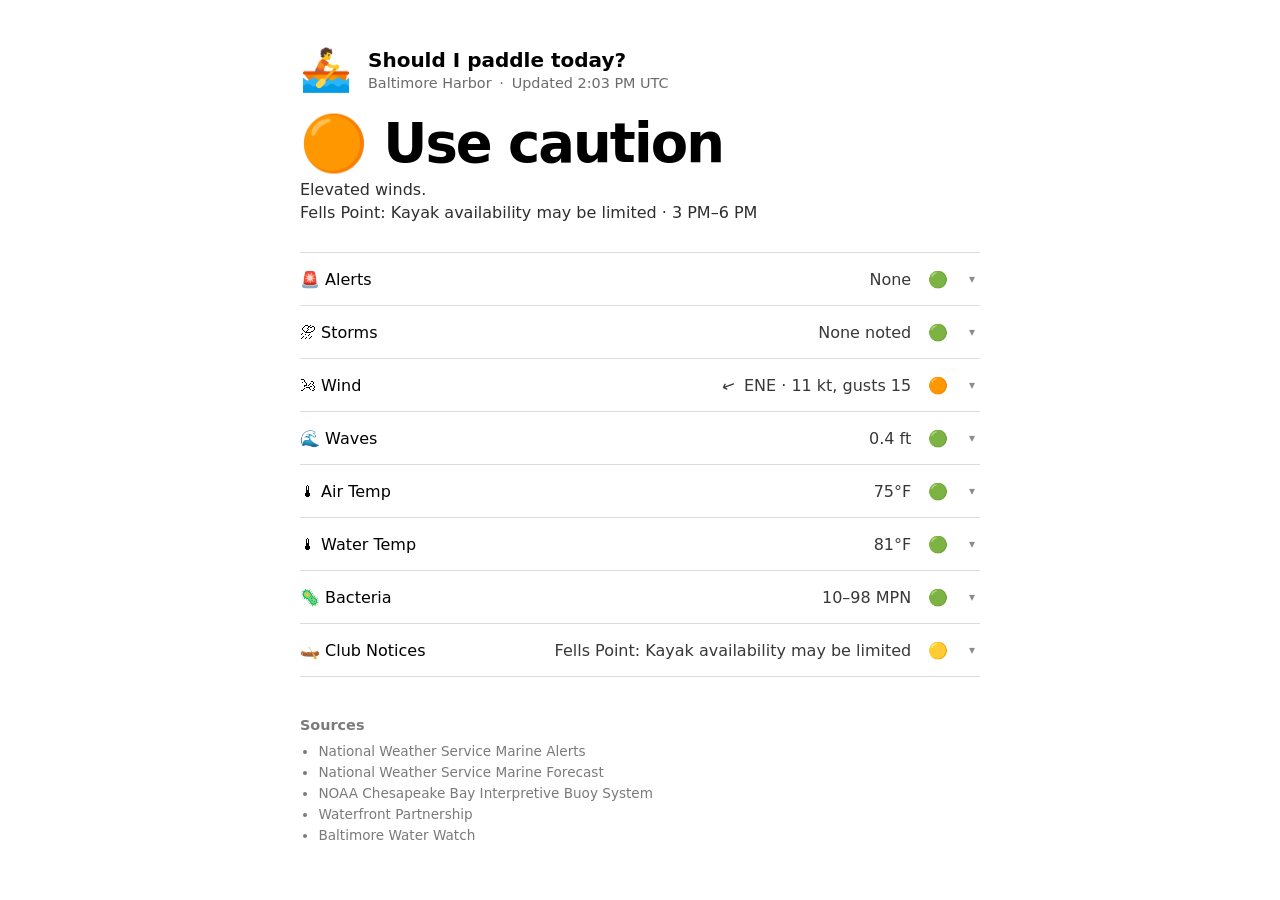
==== index.html @ 00ac545d "Update index.html" ====
<!doctype html>
<html lang="en">
<head>
  <meta charset="utf-8">
  <meta
    name="viewport"
    content="width=device-width, initial-scale=1, viewport-fit=cover"
>

  <title>Beacon</title>

  <link rel="stylesheet" href="style.css?v=4">

  <link
    rel="icon"
    type="image/svg+xml"
    href="https://raw.githubusercontent.com/twitter/twemoji/master/assets/svg/1f6a3.svg"
  >

  <link
    rel="apple-touch-icon"
    href="https://raw.githubusercontent.com/twitter/twemoji/master/assets/svg/1f6a3.svg"
  >

  <link rel="manifest" href="site.webmanifest">

  <meta name="theme-color" content="#68bde8">
</head>

<body>
  <main>
    <div class="brand">
      <div class="brand-icon">🚣</div>

      <div>
        <div class="location">
          Should I paddle today?
        </div>

        <div class="tagline">
          <span id="app-location">Baltimore Harbor</span>
          <span class="tagline-separator">·</span>
          <span id="updated"></span>
        </div>
      </div>
    </div>

    <h1 id="overall">Loading...</h1>

    <p id="note"></p>

    <div
      id="conditions"
      class="conditions"
    ></div>

    <section class="sources">
      <h3>Sources</h3>

      <ul>
        <li>
          <a
            href="https://forecast.weather.gov/showsigmz.php?mz=ANZ538"
            target="_blank"
            rel="noopener"
          >
            National Weather Service Marine Alerts
          </a>
        </li>

        <li>
          <a
            href="https://forecast.weather.gov/shmrn.php?mz=ANZ538"
            target="_blank"
            rel="noopener"
          >
            National Weather Service Marine Forecast
          </a>
        </li>

        <li>
          <a
            href="https://buoybay.noaa.gov/locations/baltimore-harbor"
            target="_blank"
            rel="noopener"
          >
            NOAA Chesapeake Bay Interpretive Buoy System
          </a>
        </li>

        <li>
          <a
            href="https://www.waterfrontpartnership.org/water-quality-monitoring"
            target="_blank"
            rel="noopener"
          >
            Waterfront Partnership
          </a>
        </li>

        <li>
          <a
            href="https://baltimorewaterwatch.org"
            target="_blank"
            rel="noopener"
          >
            Baltimore Water Watch
          </a>
        </li>
      </ul>
    </section>
  </main>

  <script src="app.js"></script>
</body>
</html>
---- style.css ----
:root {
  color-scheme: light dark;
  font-family:
    system-ui,
    -apple-system,
    BlinkMacSystemFont,
    "Segoe UI",
    sans-serif;
}

* {
  box-sizing: border-box;
}

body {
  margin: 0;
  min-height: 100vh;
  background: Canvas;
  color: CanvasText;
}

main {
  width: min(92%, 680px);
  margin: 0 auto;
  padding: 3rem 0 2rem;
}

.eyebrow {
  margin-bottom: 0.4rem;
  font-size: 0.95rem;
  color: color-mix(in srgb, CanvasText 68%, Canvas);
}

.brand {
  display: flex;
  align-items: center;
  gap: 16px;
  margin-bottom: 1.5rem;
}

.brand-icon {
  flex-shrink: 0;
  font-size: 2.6rem;
  line-height: 1;
}

.location {
  font-size: 1.25rem;
  font-weight: 600;
  line-height: 1.2;
}

.tagline {
  margin-top: 0.2rem;
  font-size: 0.9rem;
  color: color-mix(in srgb, CanvasText 58%, Canvas);
}

.tagline-separator {
  margin: 0 0.2rem;
}

.tagline #updated {
  margin: 0;
  font-size: inherit;
  color: inherit;
}

h1 {
  margin: 0 0 0.35rem;
  font-size: clamp(2rem, 8vw, 3.4rem);
  line-height: 1.05;
  letter-spacing: -0.035em;
}

#note {
  margin: 0 0 1.75rem;
  line-height: 1.45;
  white-space: pre-line;
  color: color-mix(in srgb, CanvasText 82%, Canvas);
}

.expanded-note {
  line-height: 1.45;
  color: color-mix(in srgb, CanvasText 72%, Canvas);
}

/* Conditions */

.conditions {
  width: 100%;
  border-top: 1px solid
    color-mix(in srgb, CanvasText 14%, transparent);
}

.condition {
  width: 100%;
  border-bottom: 1px solid
    color-mix(in srgb, CanvasText 14%, transparent);
}

.condition summary {
  list-style: none;
}

.condition summary::-webkit-details-marker {
  display: none;
}

.condition-row {
  display: grid;
  grid-template-columns:
    max-content
    minmax(0, 1fr)
    1.5rem
    1rem;
  align-items: center;
  column-gap: 0.9rem;
  min-height: 3.25rem;
  padding: 0.75rem 0;
  cursor: pointer;
}

.condition-label {
  min-width: 0;
  white-space: nowrap;
  font-weight: 500;
}

.condition-status {
  width: 1.5rem;
  text-align: center;
}

.condition-detail {
  min-width: 0;
  overflow: hidden;
  white-space: nowrap;
  text-align: right;
  text-overflow: ellipsis;
  color: color-mix(in srgb, CanvasText 78%, Canvas);
}

.chevron {
  display: inline-flex;
  width: 1rem;
  height: 1rem;
  align-items: center;
  justify-content: center;
  justify-self: end;
  color: color-mix(in srgb, CanvasText 45%, Canvas);
  font-size: 0.75rem;
  line-height: 1;

  transition: transform 0.15s ease;
}

.condition[open] .chevron {
  transform: rotate(180deg);
}

/* Expanded content */

.condition-details {
  padding: 0.15rem 0 1rem 1.5rem;
}

.wind-arrow {
  display: inline-block;
  margin-right: 0.2rem;
  transform: rotate(var(--rotation));
  transform-origin: center calc(-1 * var(--rotation));
  rotate(var(--rotation));
  animation: breeze 5s ease-in-out infinite;
}

@keyframes breeze {
  0%,100% {
    transform:
      translateX(0)
      rotate(calc(var(--rotation) - 3.5deg));
  }
  
    20% {
    transform:
      translateX(0px)
      rotate(calc(var(--rotation) + 4deg));
  }

  50% {
    transform:
      translateX(0px)
      rotate(calc(var(--rotation) - 3.5deg));
  }
  
    80% {
    transform:
      translateX(0px)
      rotate(calc(var(--rotation) + 6deg));
  }
}

/* Wind */

.wind-details {
  display: grid;
  gap: 1rem;
  border-top: none;
}

.wind-detail-item {
  min-width: 0;
}

.wind-detail-label {
  font-size: 0.78rem;
  font-weight: 500;
  color: color-mix(in srgb, CanvasText 52%, Canvas);
}

.wind-detail-value,
.wind-direction-value {
  margin-top: 0.2rem;
  font-size: 0.92rem;
  font-weight: 500;
}

.wind-direction-value {
  display: flex;
  align-items: center;
  gap: 0.45rem;
}

.wind-direction-value .wind-arrow {
  margin: 0;
  flex-shrink: 0;
  font-size: 1.1rem;
}

.expanded-empty {
  padding: 0.25rem 0;
  font-size: 0.88rem;
  color: color-mix(in srgb, CanvasText 58%, Canvas);
}

/* Advisories */

.advisory-list {
  width: 100%;
}

.advisory-item {
  display: flex;
  align-items: center;
  justify-content: space-between;
  gap: 1rem;
  padding: 0.55rem 0;
  border-bottom: 1px solid
    color-mix(in srgb, CanvasText 8%, transparent);
}

.advisory-item:last-child {
  border-bottom: none;
}

/* Club events */

.club-event-list {
  display: grid;
}

.club-event-item {
  display: block;
  padding: 0.9rem 0;
  border-bottom: 1px solid
    color-mix(in srgb, CanvasText 10%, transparent);
  color: inherit;
  text-decoration: none;
}

.club-event-item:last-child {
  border-bottom: none;
}

.club-event-header {
  display: flex;
  justify-content: space-between;
  align-items: flex-start;
  gap: 1rem;
}

.club-event-status {
  flex-shrink: 0;
  font-size: 1.1rem;
  line-height: 1;
}

.club-event-title {
  font-weight: 600;
  line-height: 1.35;
}

.club-event-summary {
  margin-top: 0.25rem;
  font-size: 0.88rem;
  line-height: 1.45;
  color: color-mix(in srgb, CanvasText 68%, Canvas);
}

.club-event-time {
  margin-top: 0.35rem;
  font-size: 0.78rem;
  line-height: 1.35;
  color: color-mix(in srgb, CanvasText 52%, Canvas);
}

.club-event-notice {
  position: relative;
  z-index: 0;
  margin: 0.35rem 0;
  padding: 0.8rem 0;
}

.club-event-notice::before {
  content: "";
  position: absolute;
  inset: 0 -0.6rem;
  z-index: -1;
  border-radius: 0.5rem;
  background: color-mix(in srgb, #f59e0b 8%, Canvas);
}

.club-event-item:hover .club-event-title,
.club-event-item:focus-visible .club-event-title {
  text-decoration: underline;
}

/* Stations */

.stations {
  width: 100%;
}

.station-region {
  border-top: 1px solid
    color-mix(in srgb, CanvasText 8%, transparent);
}

.station-region:first-child {
  border-top: none;
}

.station-region-summary {
  display: grid;
  grid-template-columns:
    minmax(0, 1fr)
    minmax(6rem, auto)
    1.5rem
    1rem;
  align-items: center;
  column-gap: 0.8rem;
  padding: 0.65rem 0;
  cursor: pointer;
  list-style: none;
}

.station-region-summary::-webkit-details-marker {
  display: none;
}

.station-region-label {
  font-size: 0.72rem;
  font-weight: 650;
  color: color-mix(in srgb, CanvasText 46%, Canvas);
}

.station-region-status {
  width: 1.5rem;
  text-align: center;
}

.station-region-range {
  text-align: right;
  font-size: 0.85rem;
  color: color-mix(in srgb, CanvasText 70%, Canvas);
}

.region-chevron {
  justify-self: end;
  font-size: 0.75rem;
  color: color-mix(in srgb, CanvasText 45%, Canvas);
  transition: transform 0.15s ease;
}

.station-region[open] .region-chevron {
  transform: rotate(180deg);
}

.station-region-content {
  padding-left: 1rem;
  padding-bottom: 0.4rem;
}

.station {
  display: grid;
  grid-template-columns: minmax(0, 1fr) auto;
  align-items: center;
  gap: 1rem;
  padding: 0.48rem 0;
}

.station-info {
  min-width: 0;
}

.station-name {
  font-size: 0.92rem;
  font-weight: 500;
}

.station-date {
  margin-top: 0.12rem;
  font-size: 0.82rem;
  line-height: 1.35;
  color: color-mix(in srgb, CanvasText 58%, Canvas);
}

.station-reading {
  display: flex;
  justify-content: flex-end;
  align-items: center;
  gap: 0.5rem;
  white-space: nowrap;
  font-size: 0.88rem;
}

.station-status {
  width: 1.2rem;
  text-align: center;
  flex-shrink: 0;
}

.detail-footer {
  margin-top: 0.8rem;
  padding-top: 0.7rem;
  border-top: 1px solid
    color-mix(in srgb, CanvasText 12%, transparent);
  font-size: 0.82rem;
  line-height: 1.45;
  color: color-mix(in srgb, CanvasText 52%, Canvas);
}

.detail-footer a {
  color: inherit;
  text-decoration: none;
}

.detail-footer a:hover,
.detail-footer a:focus-visible {
  text-decoration: underline;
}

/* Sources */

.sources {
  margin-top: 1.5rem;
  padding-top: 1rem;
  border-top: none;
  font-size: 0.85rem;
  color: color-mix(in srgb, CanvasText 52%, Canvas);
}

.sources h3 {
  margin: 0 0 0.6rem;
  font-size: 0.9rem;
  font-weight: 600;
  color: inherit;
}

.sources ul {
  margin: 0;
  padding-left: 1.15rem;
}

.sources li {
  margin: 0.32rem 0;
}

.sources a {
  color: inherit;
  text-decoration: none;
}

.sources a:hover,
.sources a:focus-visible {
  text-decoration: underline;
}

/* Mobile */

@media (max-width: 560px) {
  main {
    width: min(92%, 680px);
    padding-top: 2rem;
  }

  .condition-row {
    grid-template-columns:
      max-content
      minmax(0, 1fr)
      1.5rem
      0.8rem;
    column-gap: 0.55rem;
  }

  .condition-label,
  .condition-detail {
    font-size: 0.93rem;
  }

  .condition-details {
    padding-left: 1rem;
  }

  .wind-details {
    grid-template-columns:
      minmax(0, 1.4fr)
      minmax(0, 1fr)
      minmax(0, 1fr);
    gap: 0.75rem;
  }

  .wind-detail-value,
  .wind-direction-value {
    font-size: 0.88rem;
  }
  
  .club-event-item {
    padding: 0.8rem 0;
  }

  .club-event-notice {
    padding: 0.7rem 0;
  }

  .club-event-title {
    font-size: 0.92rem;
  }

  .club-event-summary {
    font-size: 0.84rem;
  }

  .station {
    gap: 0.65rem;
  }

  .station-name {
    font-size: 0.88rem;
  }

  .station-region-summary {
    grid-template-columns:
      minmax(0, 1fr)
      minmax(5rem, auto)
      1.5rem
      0.8rem;
    column-gap: 0.55rem;
  }

  .station-date {
    font-size: 0.79rem;
  }

  .station-reading {
    font-size: 0.84rem;
  }
  
  .club-event-title {
    font-size: 0.88rem;
    font-weight: 500;
  }

  .club-event-summary {
    font-size: 0.82rem;
  }

  .club-event-time {
    font-size: 0.75rem;
  }
}
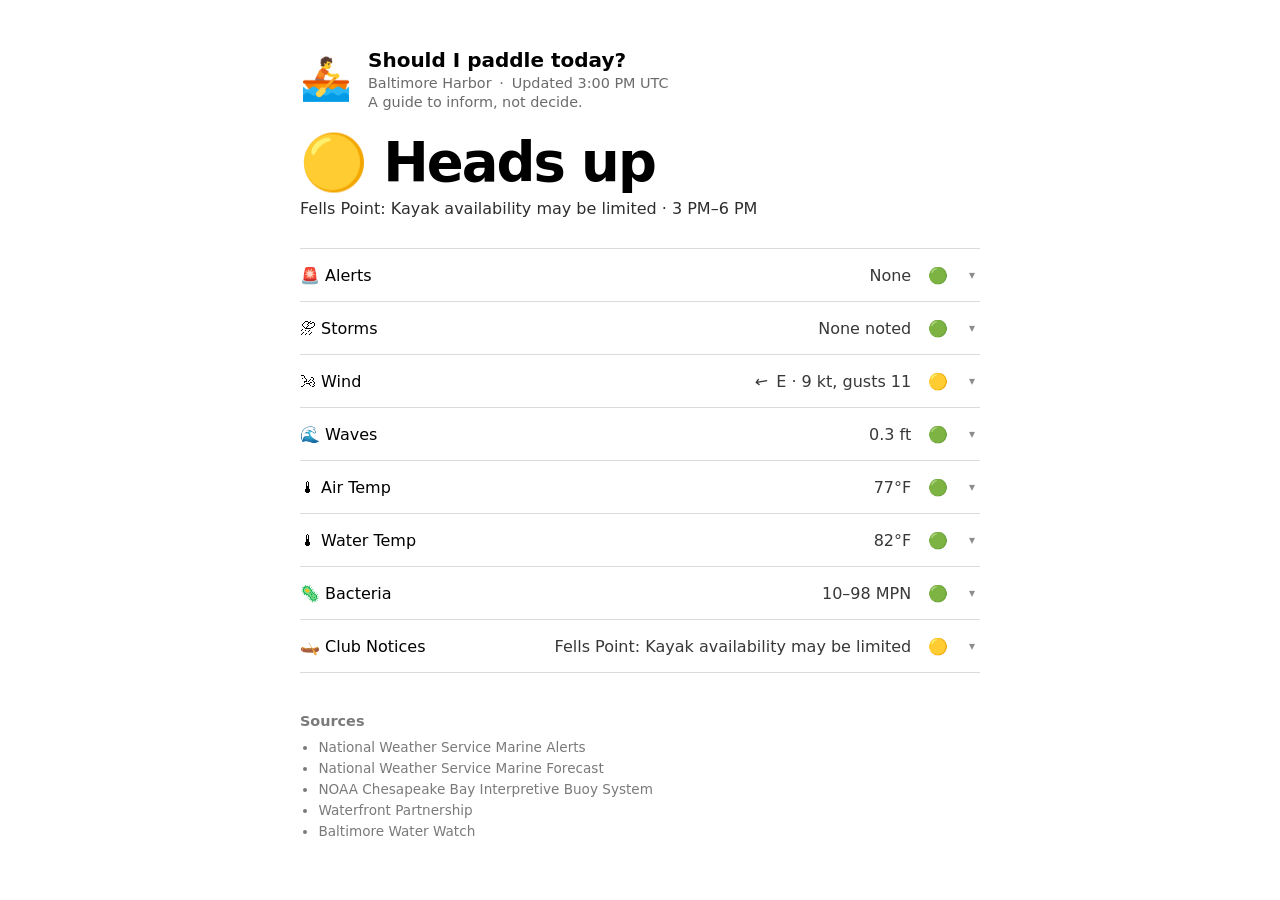
==== commit 9a5df916: "Update index.html" ====
--- a/index.html
+++ b/index.html
@@ -41,6 +41,9 @@
           <span id="app-location">Baltimore Harbor</span>
           <span class="tagline-separator">·</span>
           <span id="updated"></span>
+        </div>
+        <div class="tagline">
+          A guide to inform, not decide.
         </div>
       </div>
     </div>
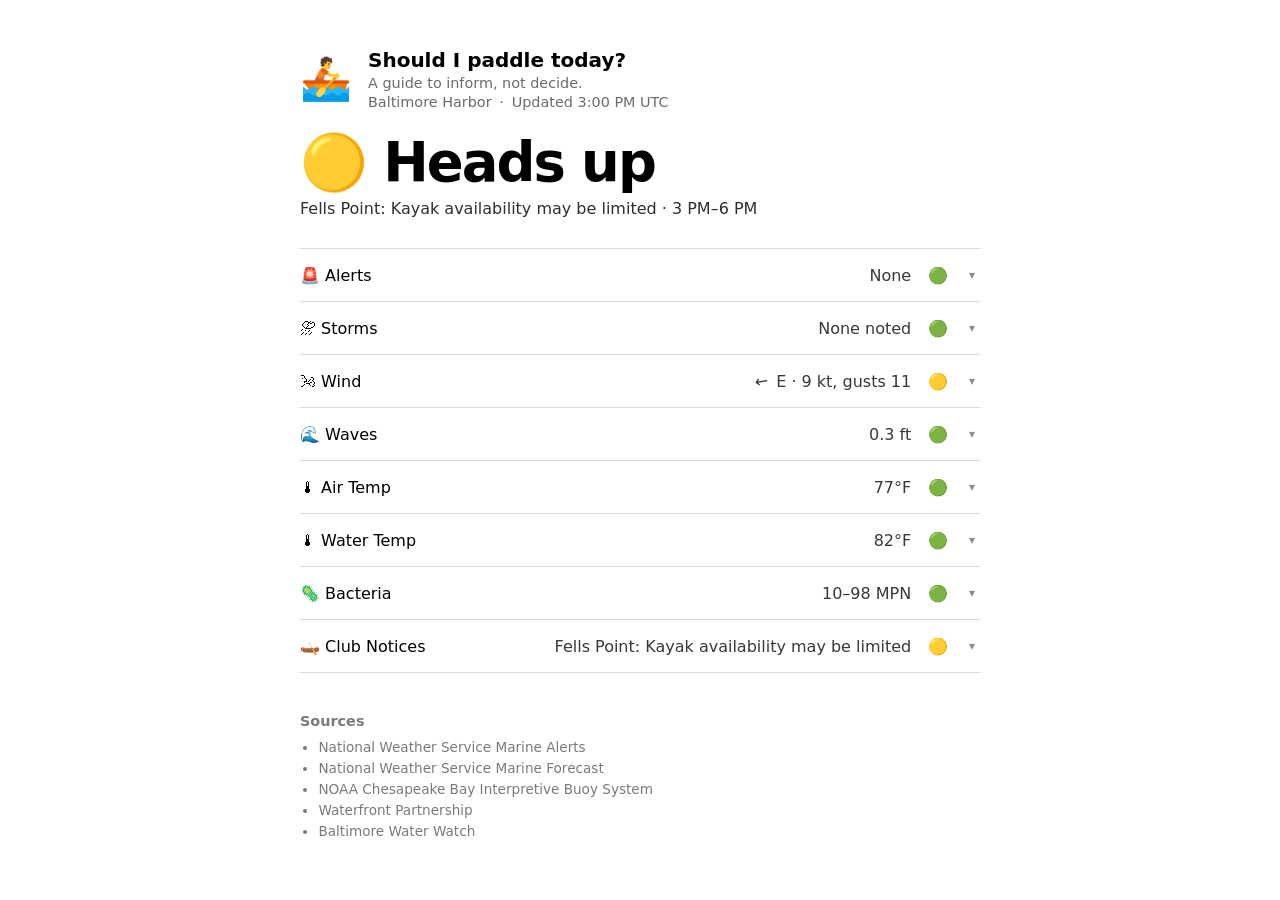
==== commit 35591570: "Update index.html" ====
--- a/index.html
+++ b/index.html
@@ -38,12 +38,12 @@
         </div>
 
         <div class="tagline">
+          A guide to inform, not decide.
+        </div>
+        <div class="tagline">
           <span id="app-location">Baltimore Harbor</span>
           <span class="tagline-separator">·</span>
           <span id="updated"></span>
-        </div>
-        <div class="tagline">
-          A guide to inform, not decide.
         </div>
       </div>
     </div>
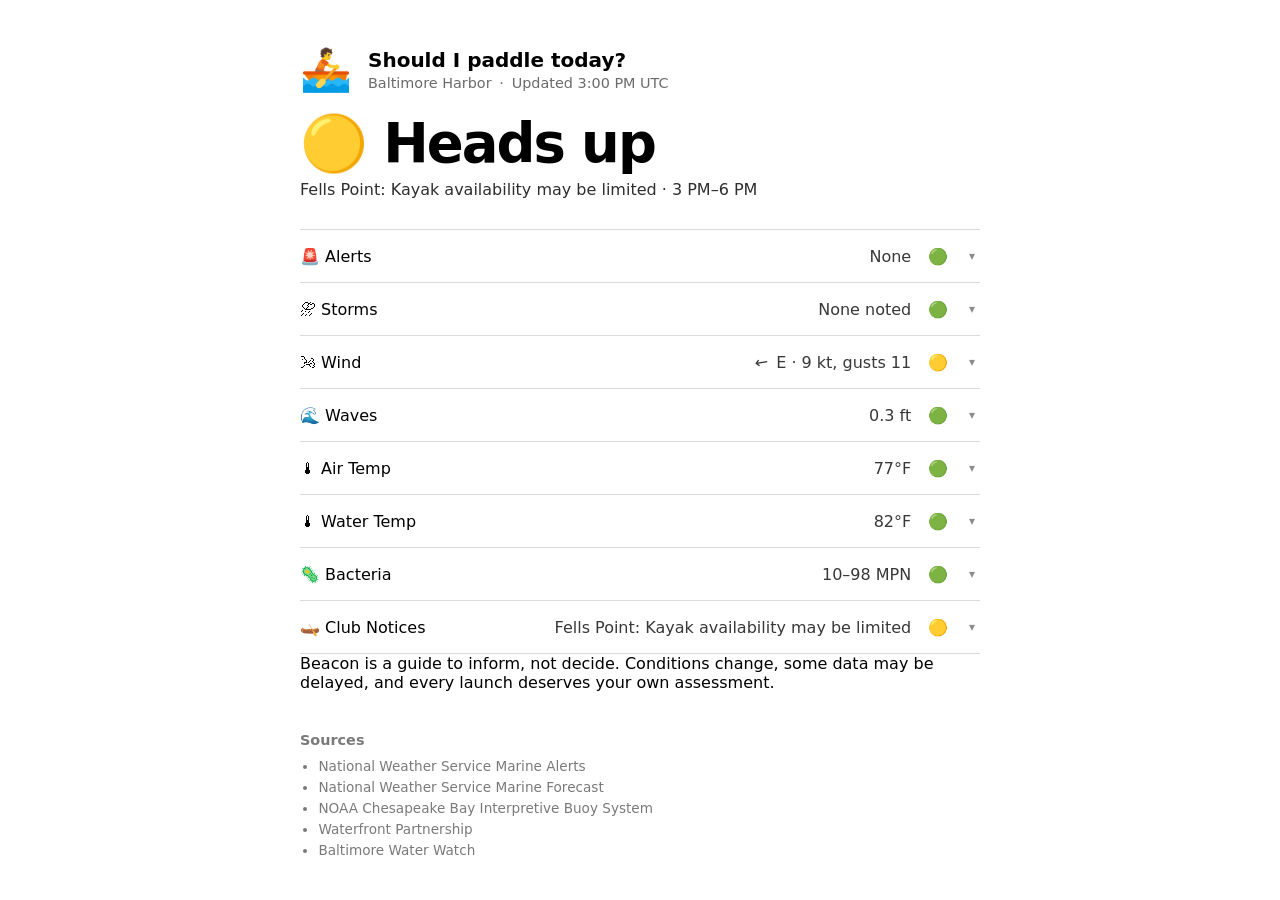
==== commit eb2d2ab9: "Update index.html" ====
--- a/index.html
+++ b/index.html
@@ -9,7 +9,7 @@
 
   <title>Beacon</title>
 
-  <link rel="stylesheet" href="style.css?v=4">
+  <link rel="stylesheet" href="style.css?v=5">
 
   <link
     rel="icon"
@@ -36,10 +36,7 @@
         <div class="location">
           Should I paddle today?
         </div>
-
-        <div class="tagline">
-          A guide to inform, not decide.
-        </div>
+        
         <div class="tagline">
           <span id="app-location">Baltimore Harbor</span>
           <span class="tagline-separator">·</span>
@@ -57,6 +54,10 @@
       class="conditions"
     ></div>
 
+    <div class="app-note">
+      Beacon is a guide to inform, not decide. Conditions change, some data may be delayed, and every launch deserves your own assessment.
+    </div>
+  
     <section class="sources">
       <h3>Sources</h3>
 
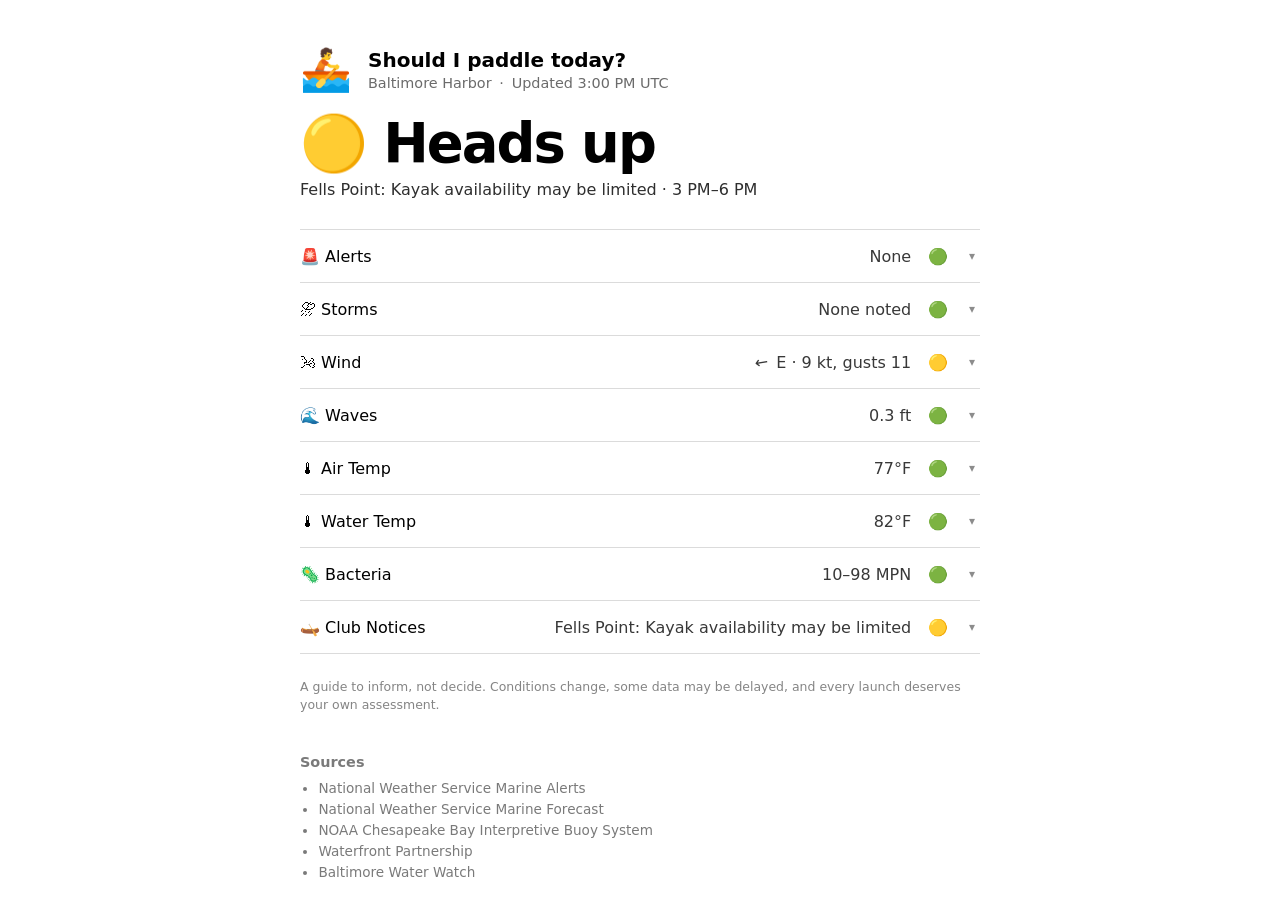
==== commit c911eb4d: "Update index.html" ====
--- a/index.html
+++ b/index.html
@@ -55,7 +55,7 @@
     ></div>
 
     <div class="app-note">
-      Beacon is a guide to inform, not decide. Conditions change, some data may be delayed, and every launch deserves your own assessment.
+      A guide to inform, not decide. Conditions change, some data may be delayed, and every launch deserves your own assessment.
     </div>
   
     <section class="sources">
--- a/style.css
+++ b/style.css
@@ -496,6 +496,13 @@
   text-decoration: underline;
 }
 
+.app-note {
+  margin: 1.5rem 0 0.75rem;
+  font-size: 0.78rem;
+  line-height: 1.45;
+  color: color-mix(in srgb, CanvasText 48%, Canvas);
+}
+
 /* Mobile */
 
 @media (max-width: 560px) {
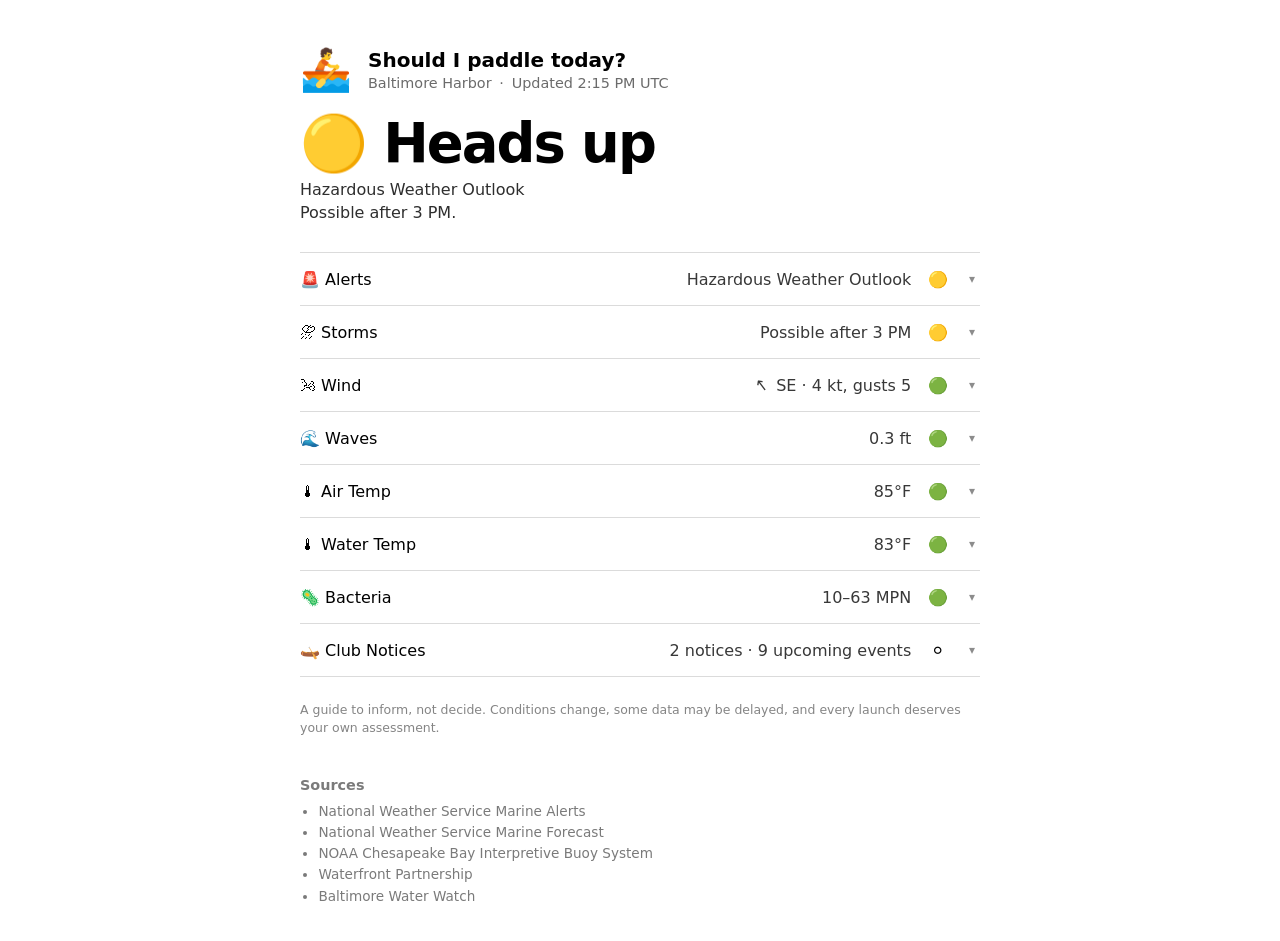
==== commit d43f8648: "Update index.html" ====
--- a/index.html
+++ b/index.html
@@ -9,7 +9,7 @@
 
   <title>Beacon</title>
 
-  <link rel="stylesheet" href="style.css?v=5">
+  <link rel="stylesheet" href="style.css?v=6">
 
   <link
     rel="icon"
--- a/style.css
+++ b/style.css
@@ -210,6 +210,7 @@
 
 .wind-detail-item {
   min-width: 0;
+  border-top: none;
 }
 
 .wind-detail-label {
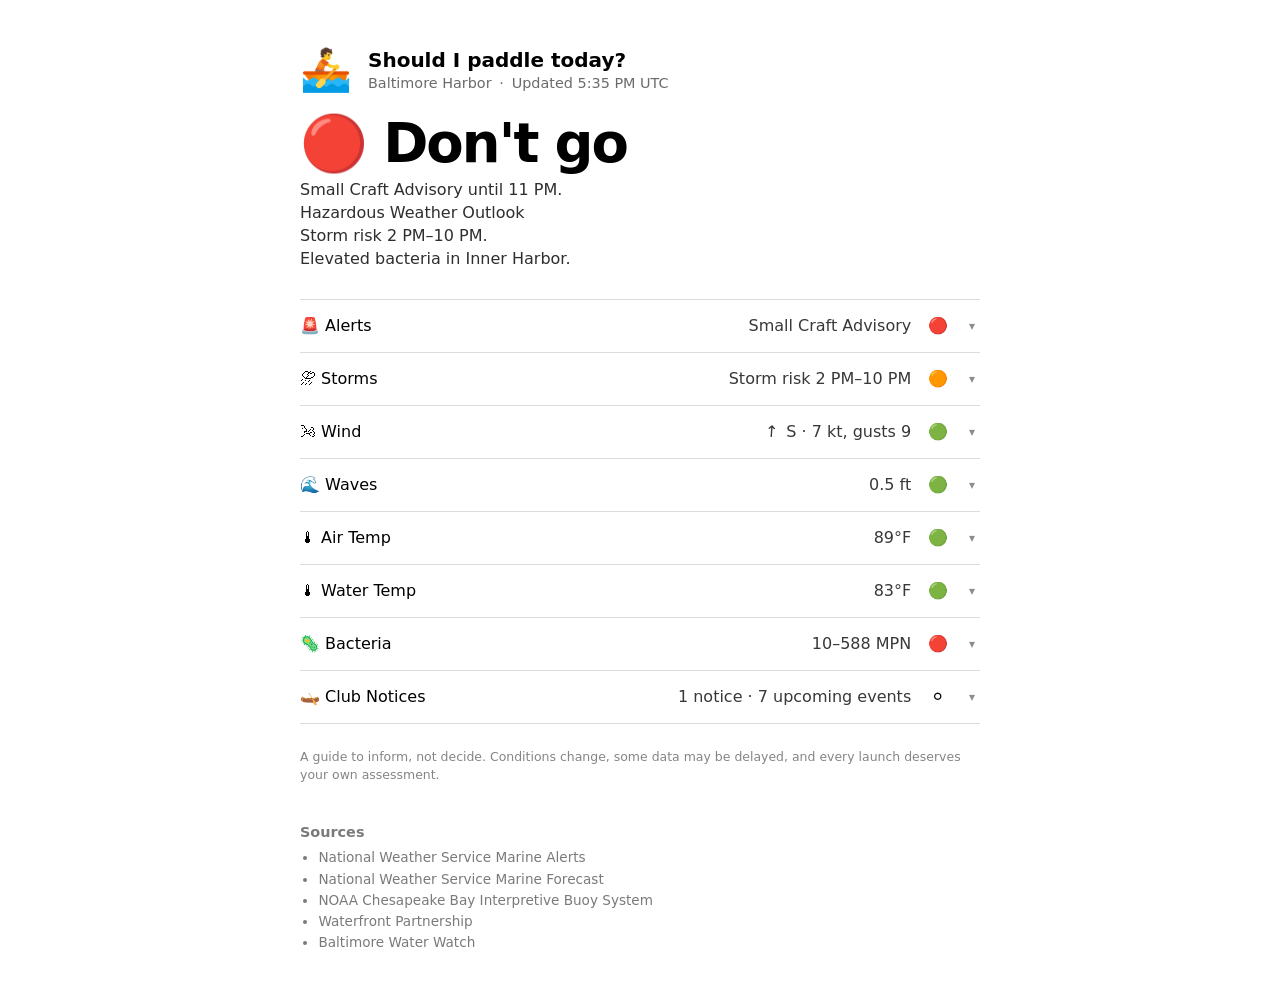
==== commit 2e38524a: "Update index.html" ====
--- a/index.html
+++ b/index.html
@@ -9,7 +9,7 @@
 
   <title>Beacon</title>
 
-  <link rel="stylesheet" href="style.css?v=6">
+  <link rel="stylesheet" href="style.css?v=7">
 
   <link
     rel="icon"
--- a/style.css
+++ b/style.css
@@ -251,13 +251,27 @@
 }
 
 .advisory-item {
-  display: flex;
-  align-items: center;
-  justify-content: space-between;
-  gap: 1rem;
+  display: grid;
+  grid-template-columns:
+    minmax(0, 1fr)
+    auto
+    1.5rem;
+  align-items: center;
+  column-gap: 0.75rem;
   padding: 0.55rem 0;
   border-bottom: 1px solid
     color-mix(in srgb, CanvasText 8%, transparent);
+}
+
+.advisory-time {
+  text-align: right;
+  white-space: nowrap;
+  color: color-mix(in srgb, CanvasText 68%, Canvas);
+}
+
+.advisory-status {
+  width: 1.5rem;
+  text-align: center;
 }
 
 .advisory-item:last-child {
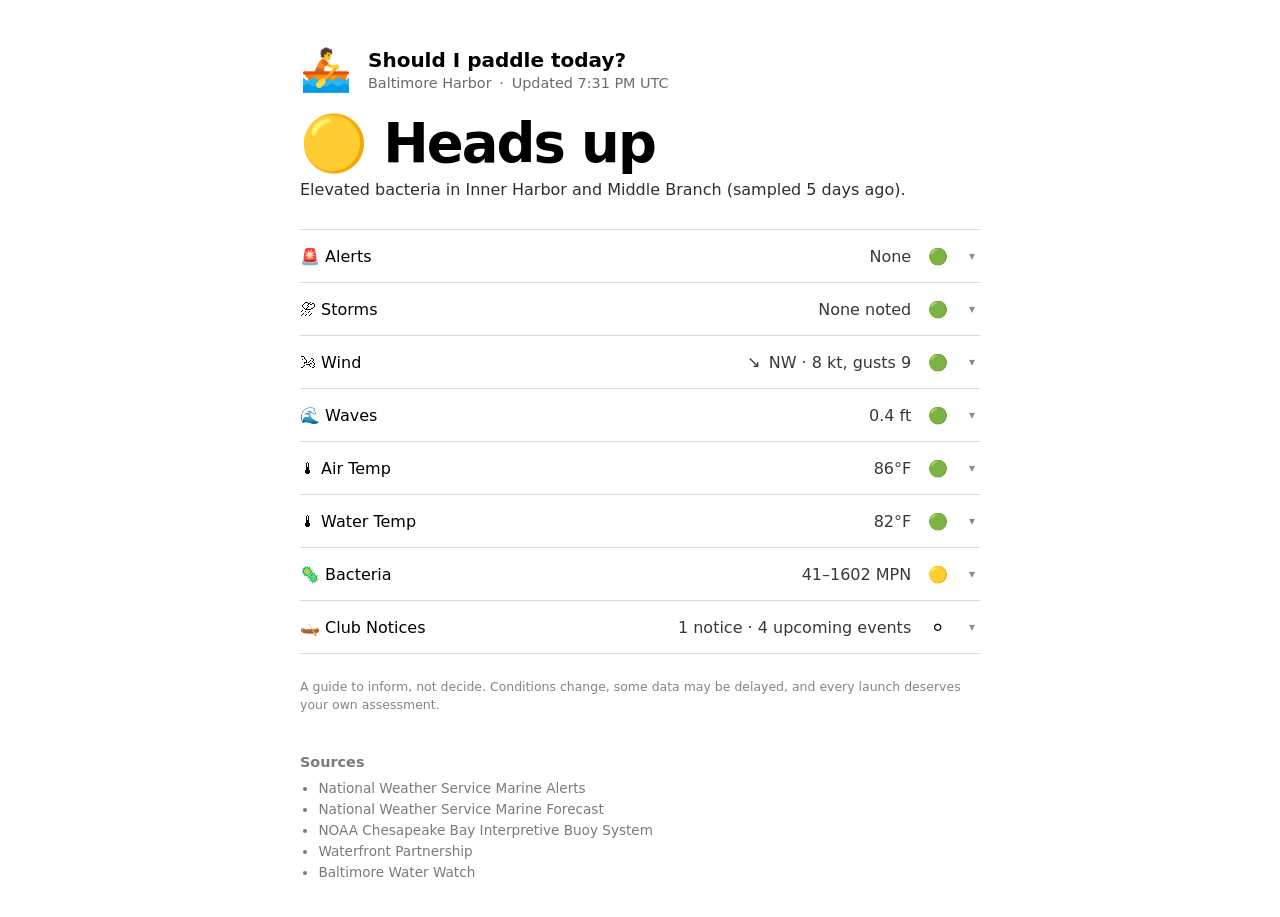
==== commit 776435a9: "Update index.html" ====
--- a/index.html
+++ b/index.html
@@ -116,5 +116,6 @@
   </main>
 
   <script src="app.js"></script>
+  <script data-goatcounter="https://bmore-kayak.goatcounter.com/count" async src="//gc.zgo.at/count.js"></script>
 </body>
 </html>
